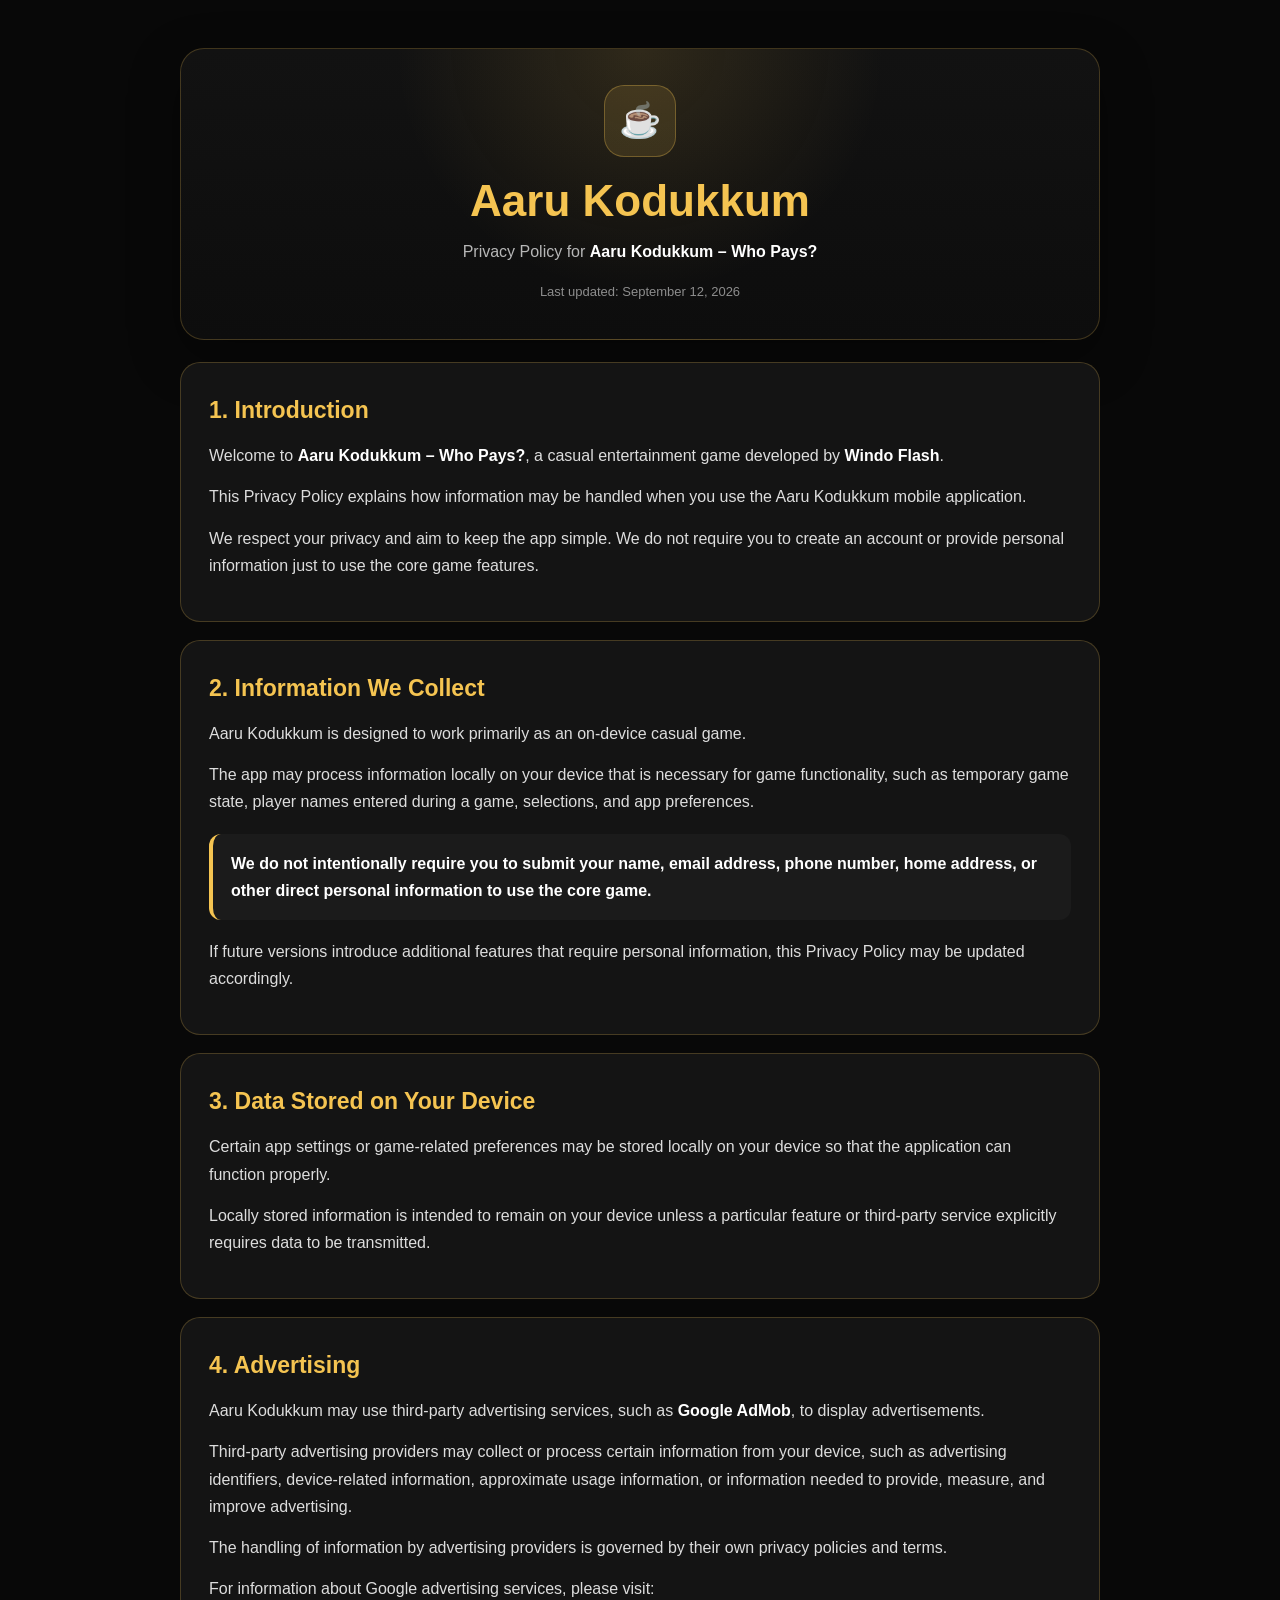
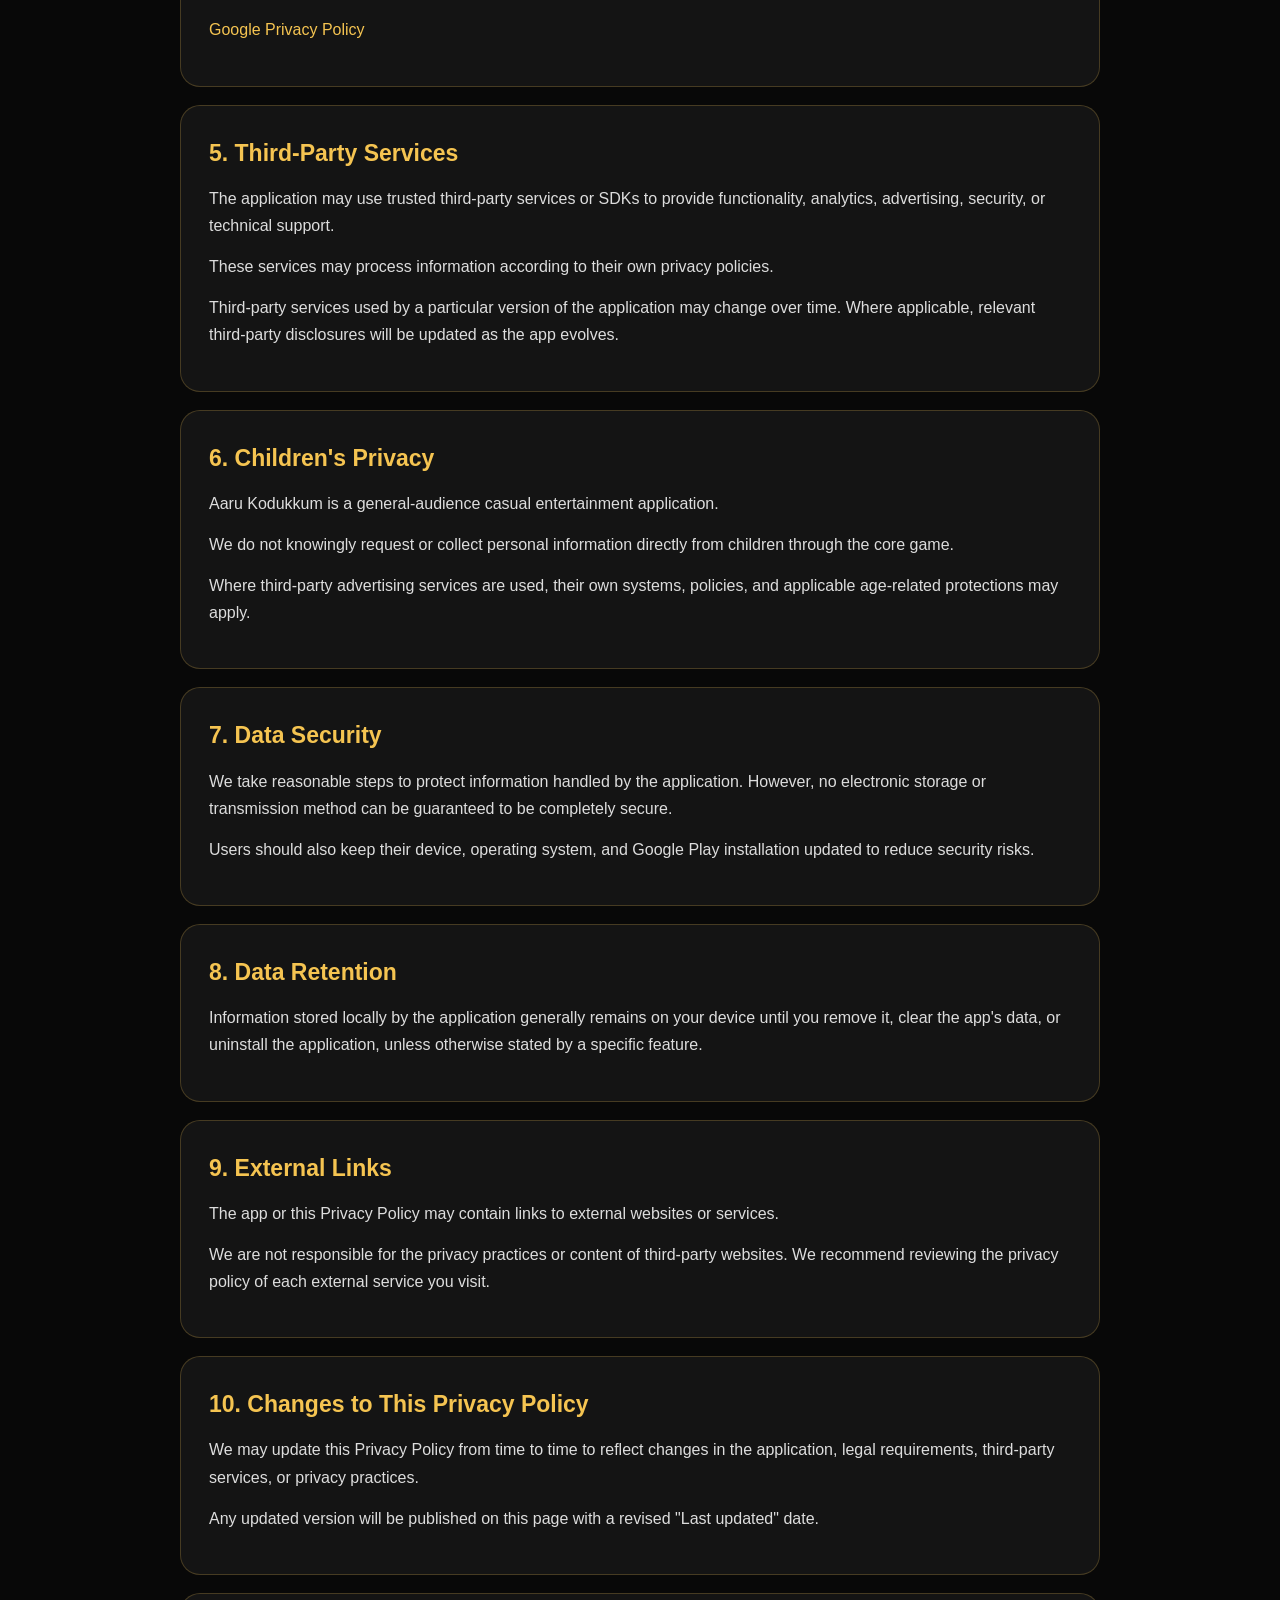
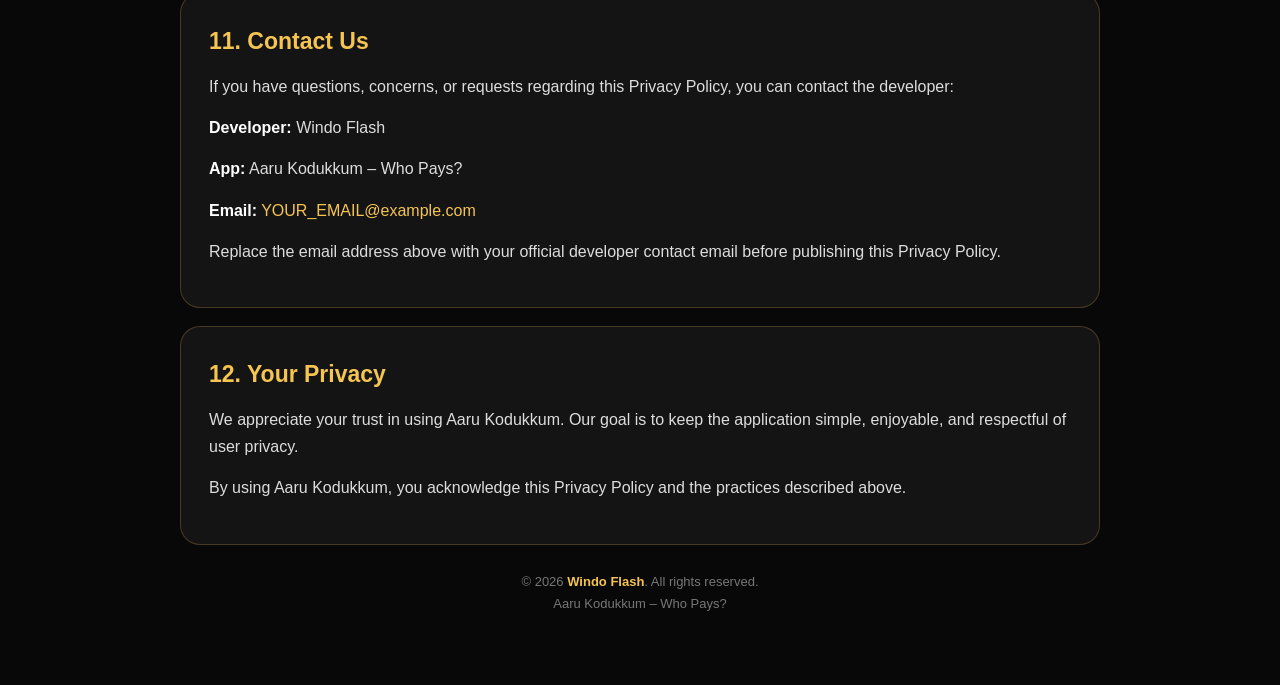
==== aaru-kodukkum-privacy.html @ 6a103d11 "Add privacy policy page for Aaru Kodukkum" ====
<!DOCTYPE html>
<html lang="en">
<head>
  <meta charset="UTF-8" />
  <meta name="viewport" content="width=device-width, initial-scale=1.0" />

  <title>Privacy Policy - Aaru Kodukkum</title>

  <meta
    name="description"
    content="Privacy Policy for Aaru Kodukkum – Who Pays?, developed by Windo Flash."
  />

  <style>
    :root {
      --background: #080808;
      --card: #141414;
      --card-light: #1b1b1b;
      --gold: #f5c451;
      --gold-dark: #c99b2e;
      --text: #f5f5f5;
      --muted: #b7b7b7;
      --border: rgba(245, 196, 81, 0.22);
      --link: #f5c451;
    }

    * {
      box-sizing: border-box;
    }

    html {
      scroll-behavior: smooth;
    }

    body {
      margin: 0;
      padding: 0;
      background: var(--background);
      color: var(--text);
      font-family:
        -apple-system,
        BlinkMacSystemFont,
        "Segoe UI",
        Roboto,
        Helvetica,
        Arial,
        sans-serif;
      line-height: 1.7;
    }

    .container {
      width: min(920px, calc(100% - 32px));
      margin: 0 auto;
      padding: 48px 0 70px;
    }

    .hero {
      background:
        radial-gradient(
          circle at top center,
          rgba(245, 196, 81, 0.13),
          transparent 45%
        ),
        linear-gradient(180deg, #121212 0%, #0d0d0d 100%);
      border: 1px solid var(--border);
      border-radius: 24px;
      padding: 36px 28px;
      text-align: center;
      margin-bottom: 22px;
      box-shadow: 0 18px 50px rgba(0, 0, 0, 0.35);
    }

    .logo {
      width: 72px;
      height: 72px;
      margin: 0 auto 18px;
      border-radius: 20px;
      display: flex;
      align-items: center;
      justify-content: center;
      background: rgba(245, 196, 81, 0.12);
      border: 1px solid rgba(245, 196, 81, 0.3);
      font-size: 34px;
    }

    h1 {
      margin: 0 0 10px;
      color: var(--gold);
      font-size: clamp(30px, 5vw, 44px);
      line-height: 1.2;
    }

    .subtitle {
      margin: 0 auto;
      color: var(--muted);
      max-width: 680px;
      font-size: 16px;
    }

    .updated {
      margin-top: 16px;
      color: #8d8d8d;
      font-size: 13px;
    }

    .card {
      background: var(--card);
      border: 1px solid var(--border);
      border-radius: 20px;
      padding: 28px;
      margin-top: 18px;
    }

    h2 {
      color: var(--gold);
      font-size: 23px;
      margin: 0 0 12px;
    }

    h3 {
      color: #ffffff;
      font-size: 17px;
      margin: 22px 0 8px;
    }

    p {
      margin: 0 0 14px;
      color: #dddddd;
    }

    ul {
      margin: 8px 0 16px 22px;
      padding: 0;
      color: #dddddd;
    }

    li {
      margin-bottom: 8px;
    }

    strong {
      color: #ffffff;
    }

    a {
      color: var(--link);
      text-decoration: none;
    }

    a:hover {
      text-decoration: underline;
    }

    .highlight {
      background: var(--card-light);
      border-left: 4px solid var(--gold);
      border-radius: 12px;
      padding: 16px 18px;
      margin: 18px 0;
    }

    .footer {
      text-align: center;
      padding-top: 26px;
      color: #777;
      font-size: 13px;
    }

    .footer strong {
      color: var(--gold);
    }

    @media (max-width: 640px) {
      .container {
        width: min(100% - 20px, 920px);
        padding-top: 24px;
      }

      .hero {
        padding: 28px 20px;
        border-radius: 20px;
      }

      .card {
        padding: 22px 18px;
        border-radius: 18px;
      }

      h2 {
        font-size: 21px;
      }
    }
  </style>
</head>

<body>

  <main class="container">

    <!-- Header -->
    <section class="hero">
      <div class="logo">☕</div>

      <h1>Aaru Kodukkum</h1>

      <p class="subtitle">
        Privacy Policy for <strong>Aaru Kodukkum – Who Pays?</strong>
      </p>

      <div class="updated">
        Last updated: September 12, 2026
      </div>
    </section>

    <!-- Introduction -->
    <section class="card">
      <h2>1. Introduction</h2>

      <p>
        Welcome to <strong>Aaru Kodukkum – Who Pays?</strong>, a casual
        entertainment game developed by <strong>Windo Flash</strong>.
      </p>

      <p>
        This Privacy Policy explains how information may be handled when you
        use the Aaru Kodukkum mobile application.
      </p>

      <p>
        We respect your privacy and aim to keep the app simple. We do not
        require you to create an account or provide personal information just
        to use the core game features.
      </p>
    </section>

    <!-- Information Collection -->
    <section class="card">
      <h2>2. Information We Collect</h2>

      <p>
        Aaru Kodukkum is designed to work primarily as an on-device casual
        game.
      </p>

      <p>
        The app may process information locally on your device that is
        necessary for game functionality, such as temporary game state,
        player names entered during a game, selections, and app preferences.
      </p>

      <div class="highlight">
        <strong>
          We do not intentionally require you to submit your name, email
          address, phone number, home address, or other direct personal
          information to use the core game.
        </strong>
      </div>

      <p>
        If future versions introduce additional features that require
        personal information, this Privacy Policy may be updated accordingly.
      </p>
    </section>

    <!-- Local Data -->
    <section class="card">
      <h2>3. Data Stored on Your Device</h2>

      <p>
        Certain app settings or game-related preferences may be stored
        locally on your device so that the application can function properly.
      </p>

      <p>
        Locally stored information is intended to remain on your device unless
        a particular feature or third-party service explicitly requires data
        to be transmitted.
      </p>
    </section>

    <!-- Advertising -->
    <section class="card">
      <h2>4. Advertising</h2>

      <p>
        Aaru Kodukkum may use third-party advertising services, such as
        <strong>Google AdMob</strong>, to display advertisements.
      </p>

      <p>
        Third-party advertising providers may collect or process certain
        information from your device, such as advertising identifiers,
        device-related information, approximate usage information, or
        information needed to provide, measure, and improve advertising.
      </p>

      <p>
        The handling of information by advertising providers is governed by
        their own privacy policies and terms.
      </p>

      <p>
        For information about Google advertising services, please visit:
      </p>

      <p>
        <a
          href="https://policies.google.com/privacy"
          target="_blank"
          rel="noopener noreferrer"
        >
          Google Privacy Policy
        </a>
      </p>
    </section>

    <!-- Third Party Services -->
    <section class="card">
      <h2>5. Third-Party Services</h2>

      <p>
        The application may use trusted third-party services or SDKs to
        provide functionality, analytics, advertising, security, or technical
        support.
      </p>

      <p>
        These services may process information according to their own privacy
        policies.
      </p>

      <p>
        Third-party services used by a particular version of the application
        may change over time. Where applicable, relevant third-party
        disclosures will be updated as the app evolves.
      </p>
    </section>

    <!-- Children's Privacy -->
    <section class="card">
      <h2>6. Children's Privacy</h2>

      <p>
        Aaru Kodukkum is a general-audience casual entertainment application.
      </p>

      <p>
        We do not knowingly request or collect personal information directly
        from children through the core game.
      </p>

      <p>
        Where third-party advertising services are used, their own systems,
        policies, and applicable age-related protections may apply.
      </p>
    </section>

    <!-- Security -->
    <section class="card">
      <h2>7. Data Security</h2>

      <p>
        We take reasonable steps to protect information handled by the
        application. However, no electronic storage or transmission method can
        be guaranteed to be completely secure.
      </p>

      <p>
        Users should also keep their device, operating system, and Google Play
        installation updated to reduce security risks.
      </p>
    </section>

    <!-- Data Retention -->
    <section class="card">
      <h2>8. Data Retention</h2>

      <p>
        Information stored locally by the application generally remains on
        your device until you remove it, clear the app's data, or uninstall
        the application, unless otherwise stated by a specific feature.
      </p>
    </section>

    <!-- External Links -->
    <section class="card">
      <h2>9. External Links</h2>

      <p>
        The app or this Privacy Policy may contain links to external websites
        or services.
      </p>

      <p>
        We are not responsible for the privacy practices or content of
        third-party websites. We recommend reviewing the privacy policy of
        each external service you visit.
      </p>
    </section>

    <!-- Changes -->
    <section class="card">
      <h2>10. Changes to This Privacy Policy</h2>

      <p>
        We may update this Privacy Policy from time to time to reflect changes
        in the application, legal requirements, third-party services, or
        privacy practices.
      </p>

      <p>
        Any updated version will be published on this page with a revised
        "Last updated" date.
      </p>
    </section>

    <!-- Contact -->
    <section class="card">
      <h2>11. Contact Us</h2>

      <p>
        If you have questions, concerns, or requests regarding this Privacy
        Policy, you can contact the developer:
      </p>

      <p>
        <strong>Developer:</strong> Windo Flash
      </p>

      <p>
        <strong>App:</strong> Aaru Kodukkum – Who Pays?
      </p>

      <p>
        <strong>Email:</strong>
        <a href="mailto:YOUR_EMAIL@example.com">
          YOUR_EMAIL@example.com
        </a>
      </p>

      <p>
        Replace the email address above with your official developer contact
        email before publishing this Privacy Policy.
      </p>
    </section>

    <!-- Final -->
    <section class="card">
      <h2>12. Your Privacy</h2>

      <p>
        We appreciate your trust in using Aaru Kodukkum. Our goal is to keep
        the application simple, enjoyable, and respectful of user privacy.
      </p>

      <p>
        By using Aaru Kodukkum, you acknowledge this Privacy Policy and the
        practices described above.
      </p>
    </section>

    <div class="footer">
      © 2026 <strong>Windo Flash</strong>. All rights reserved.
      <br />
      Aaru Kodukkum – Who Pays?
    </div>

  </main>

</body>
</html>
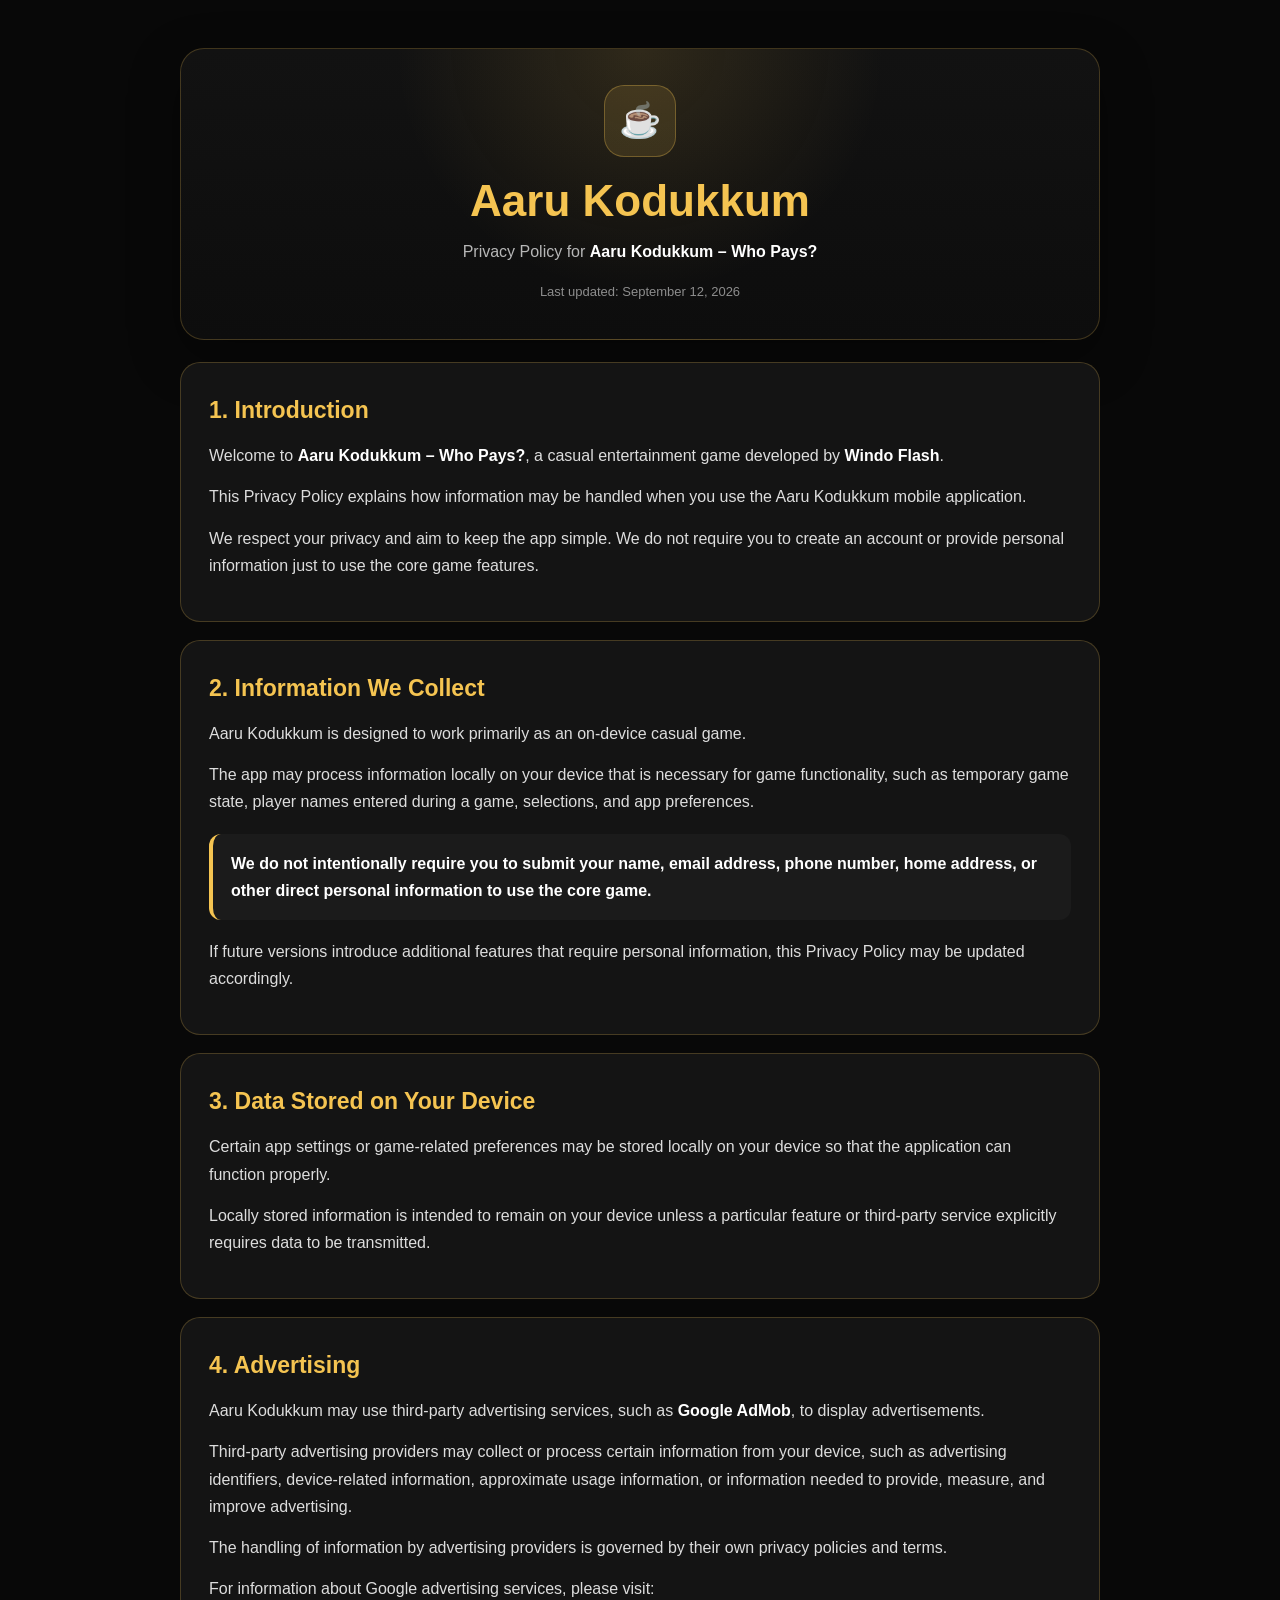
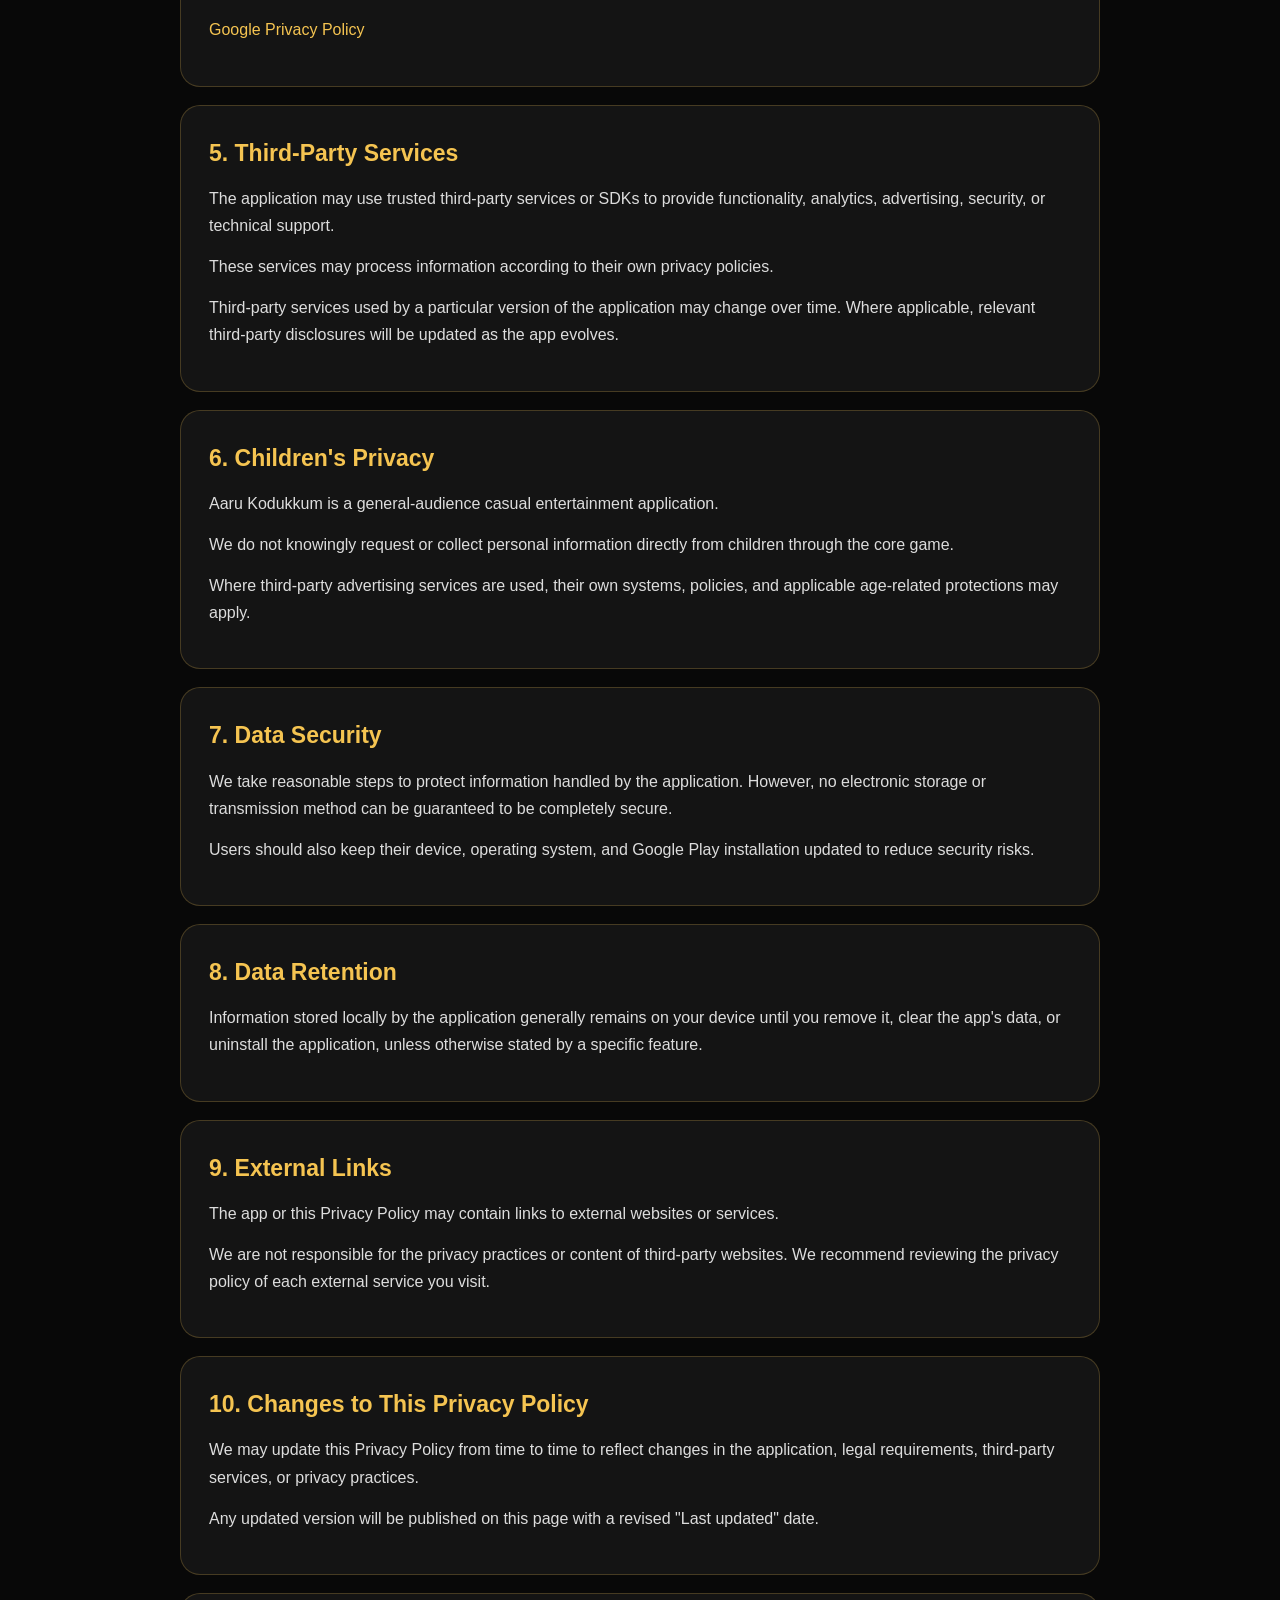
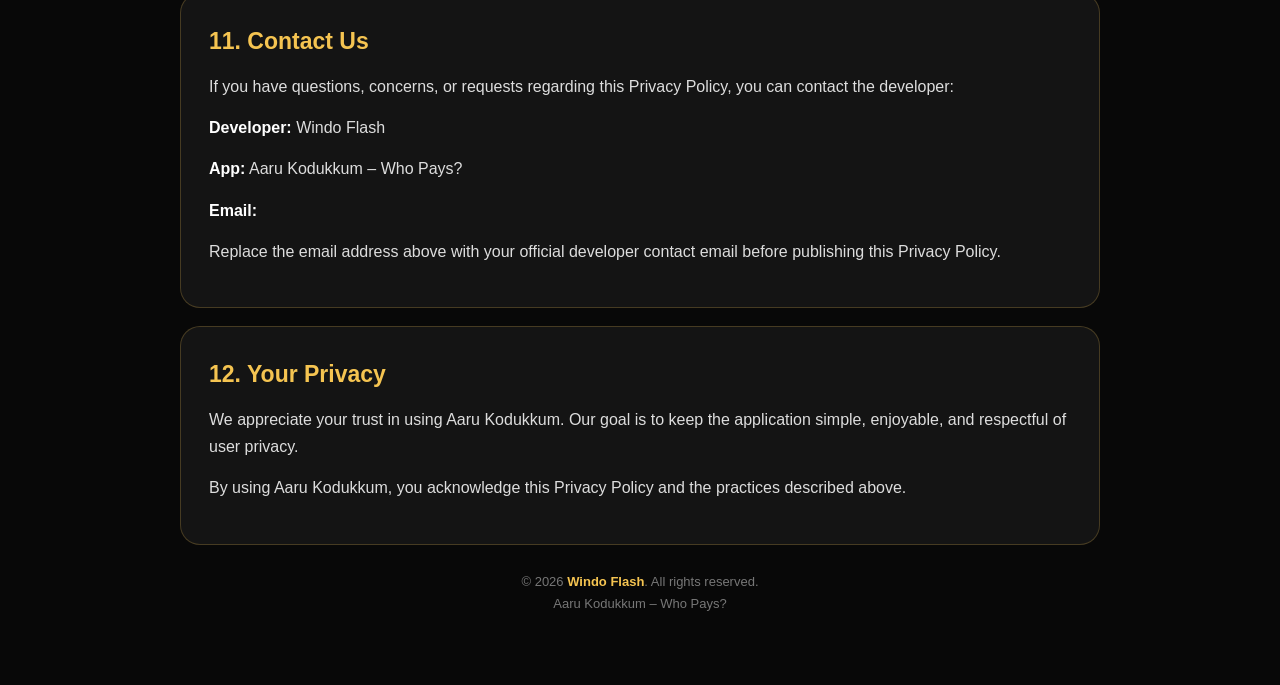
==== commit 344437d5: "Update email address in privacy HTML" ====
--- a/aaru-kodukkum-privacy.html
+++ b/aaru-kodukkum-privacy.html
@@ -433,8 +433,8 @@
 
       <p>
         <strong>Email:</strong>
-        <a href="mailto:YOUR_EMAIL@example.com">
-          YOUR_EMAIL@example.com
+        <a href="mailto:windoflash@gmail.com">
+        
         </a>
       </p>
 
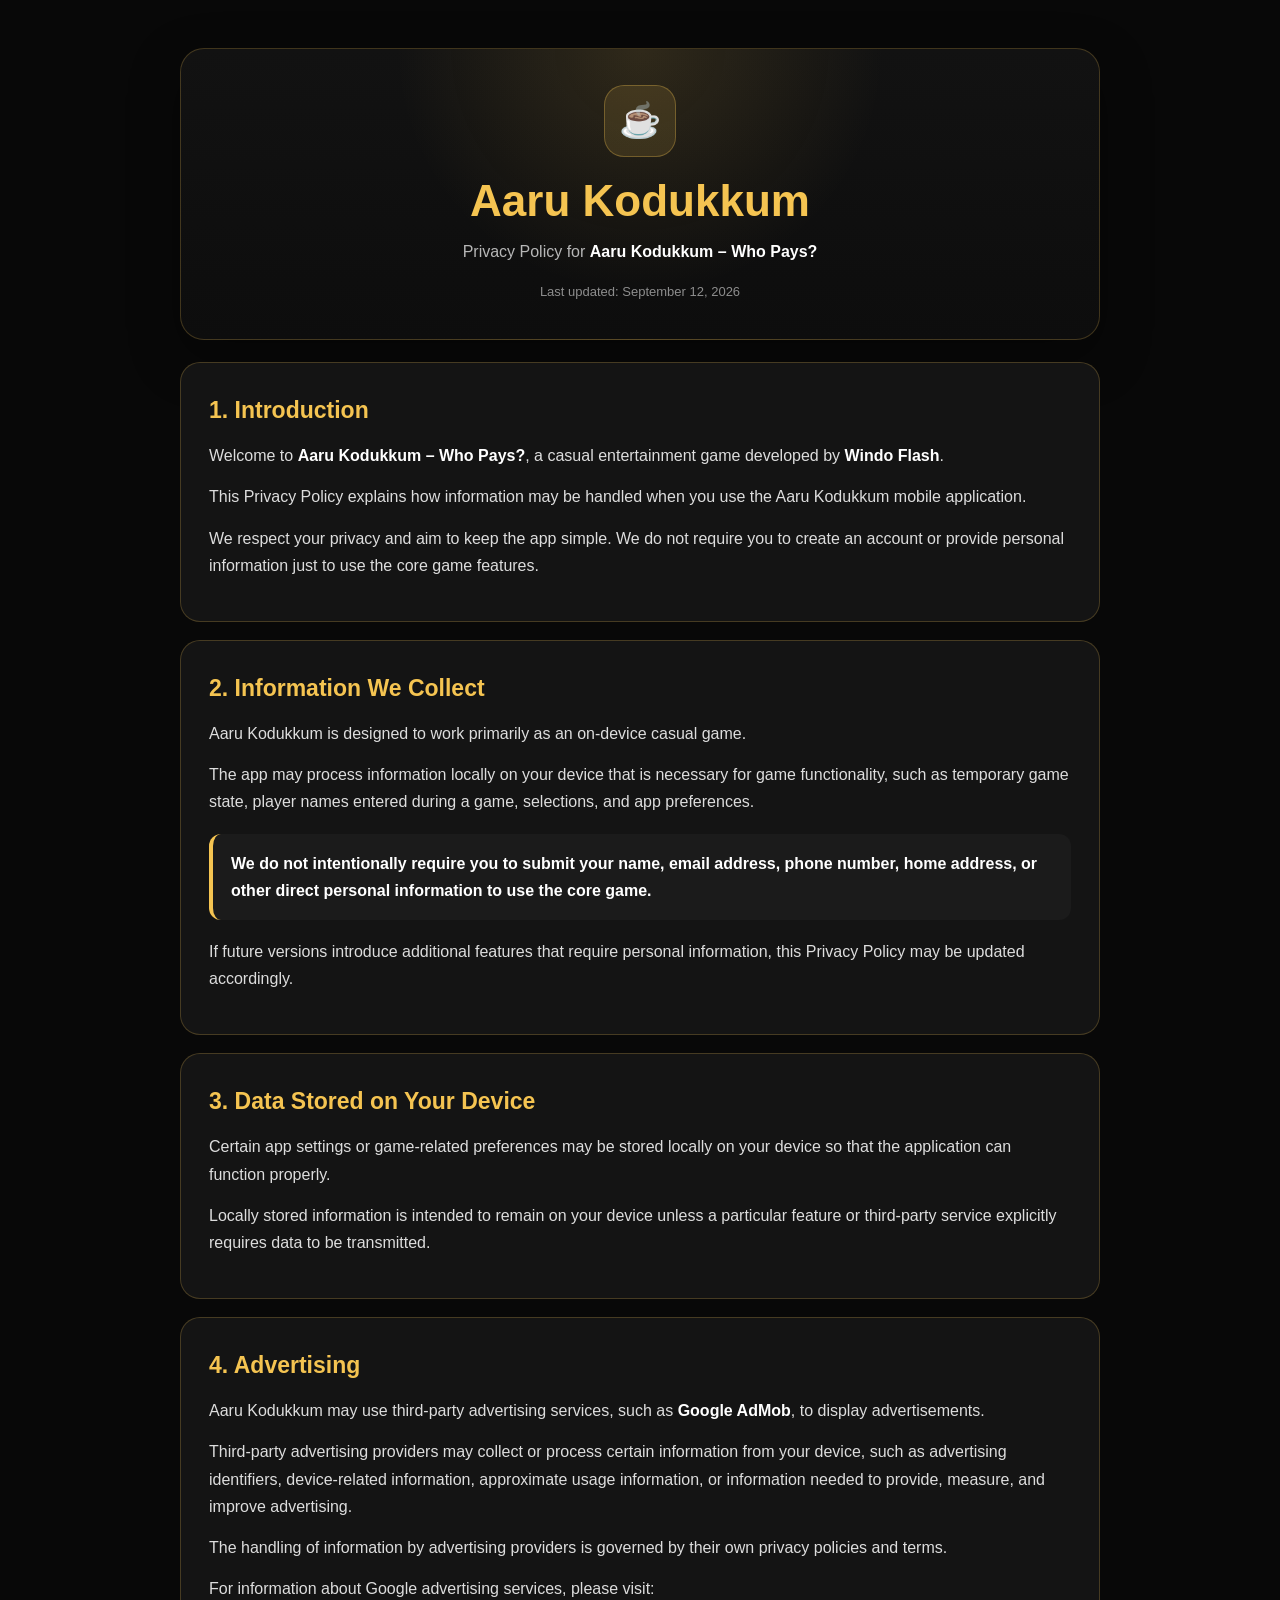
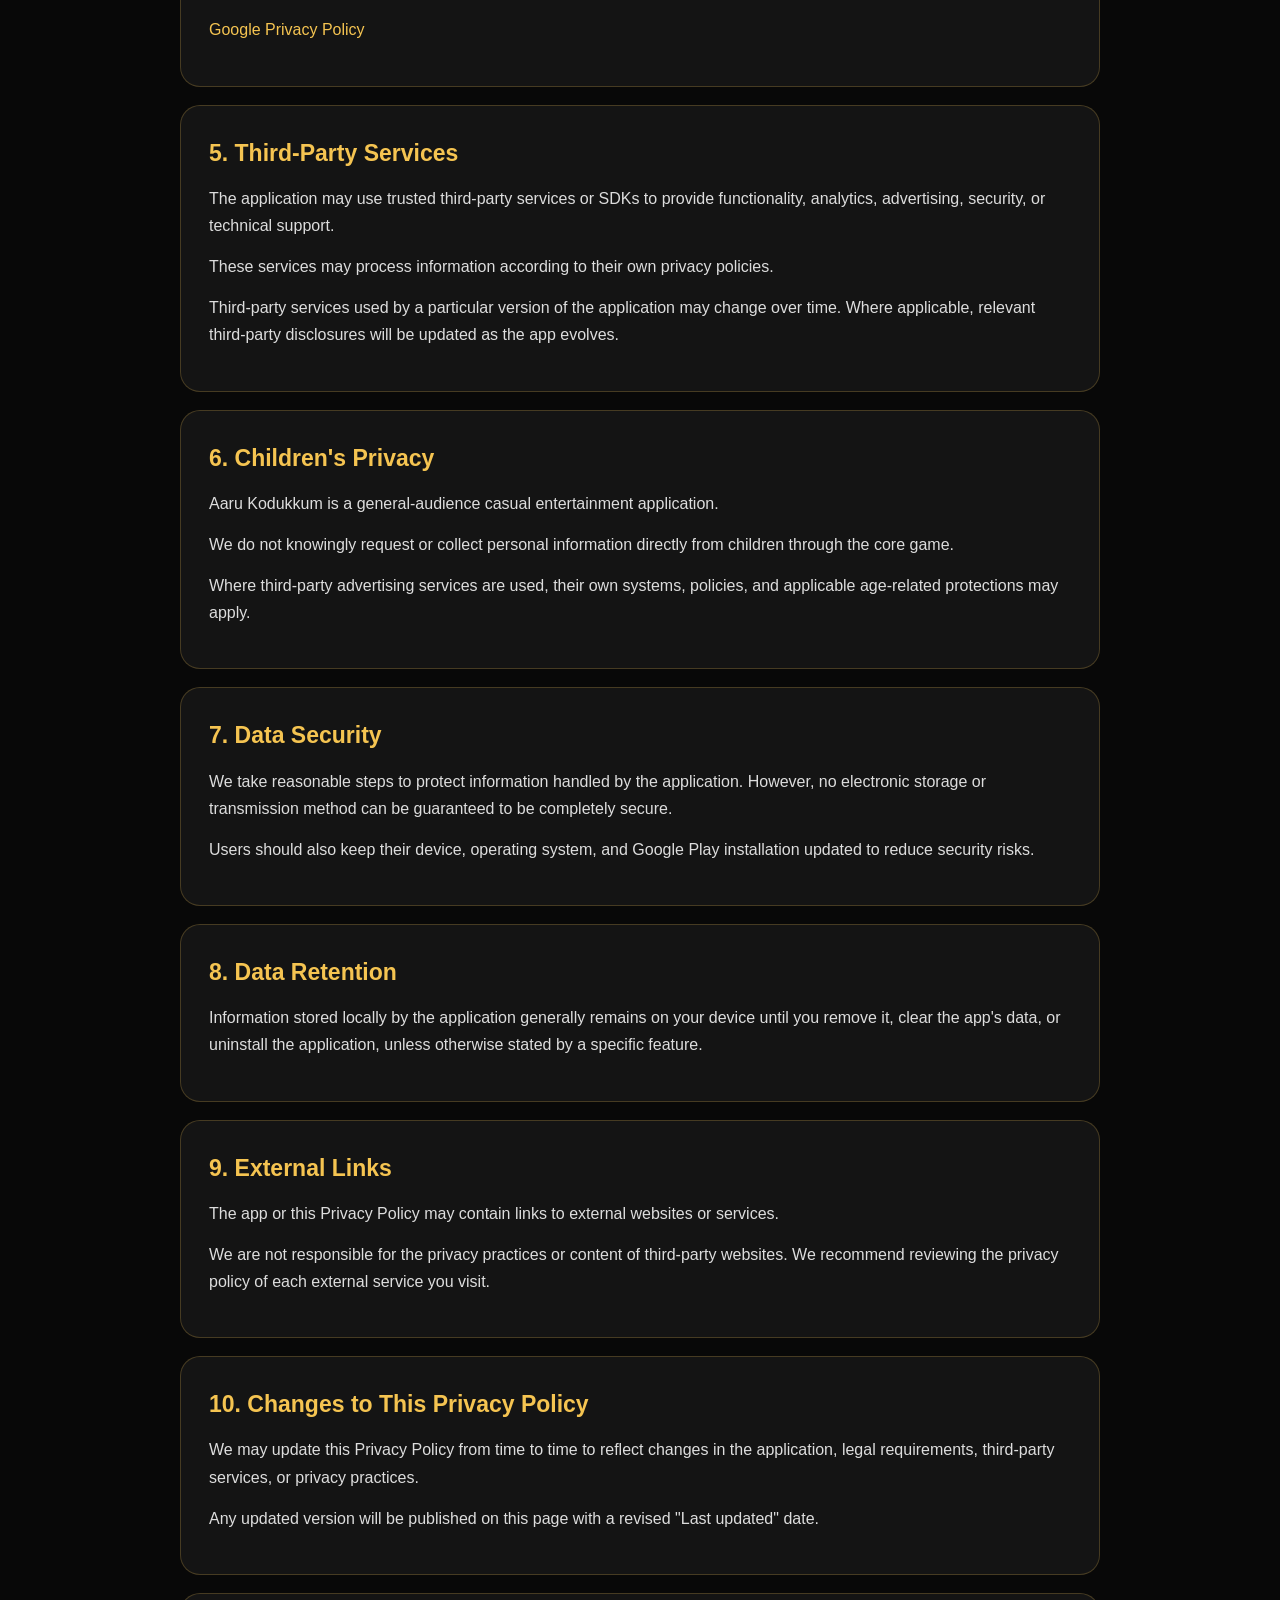
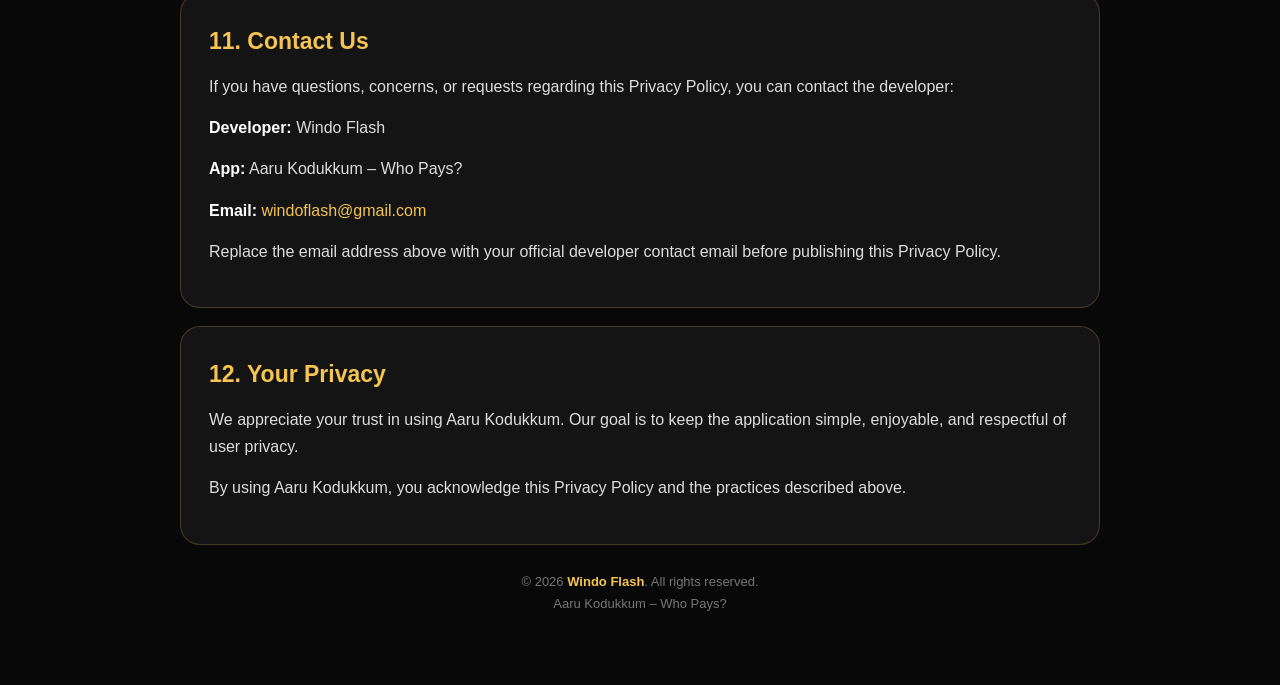
==== commit d64dfdbd: "Update aaru-kodukkum-privacy.html" ====
--- a/aaru-kodukkum-privacy.html
+++ b/aaru-kodukkum-privacy.html
@@ -433,8 +433,8 @@
 
       <p>
         <strong>Email:</strong>
-        <a href="mailto:windoflash@gmail.com">
-        
+        <a href="mailto:windoflash@gmail.com
+"> windoflash@gmail.com
         </a>
       </p>
 
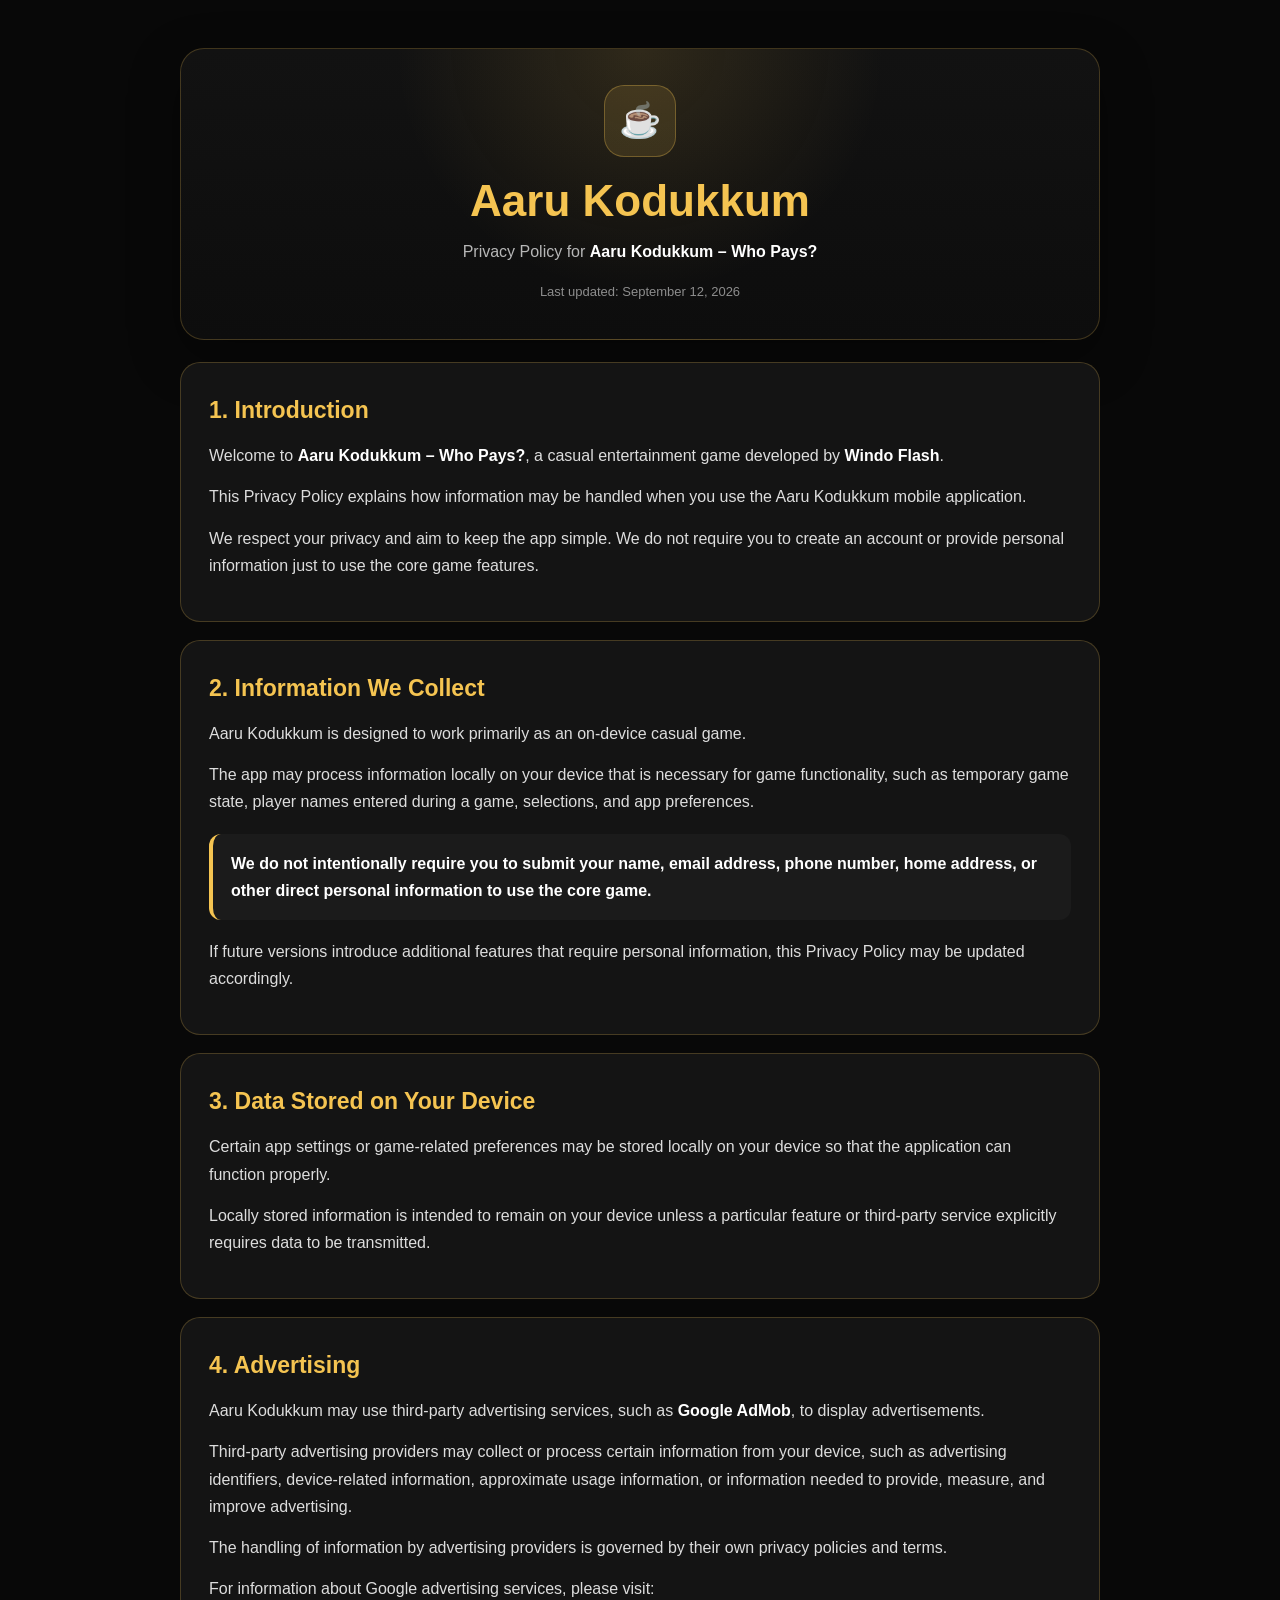
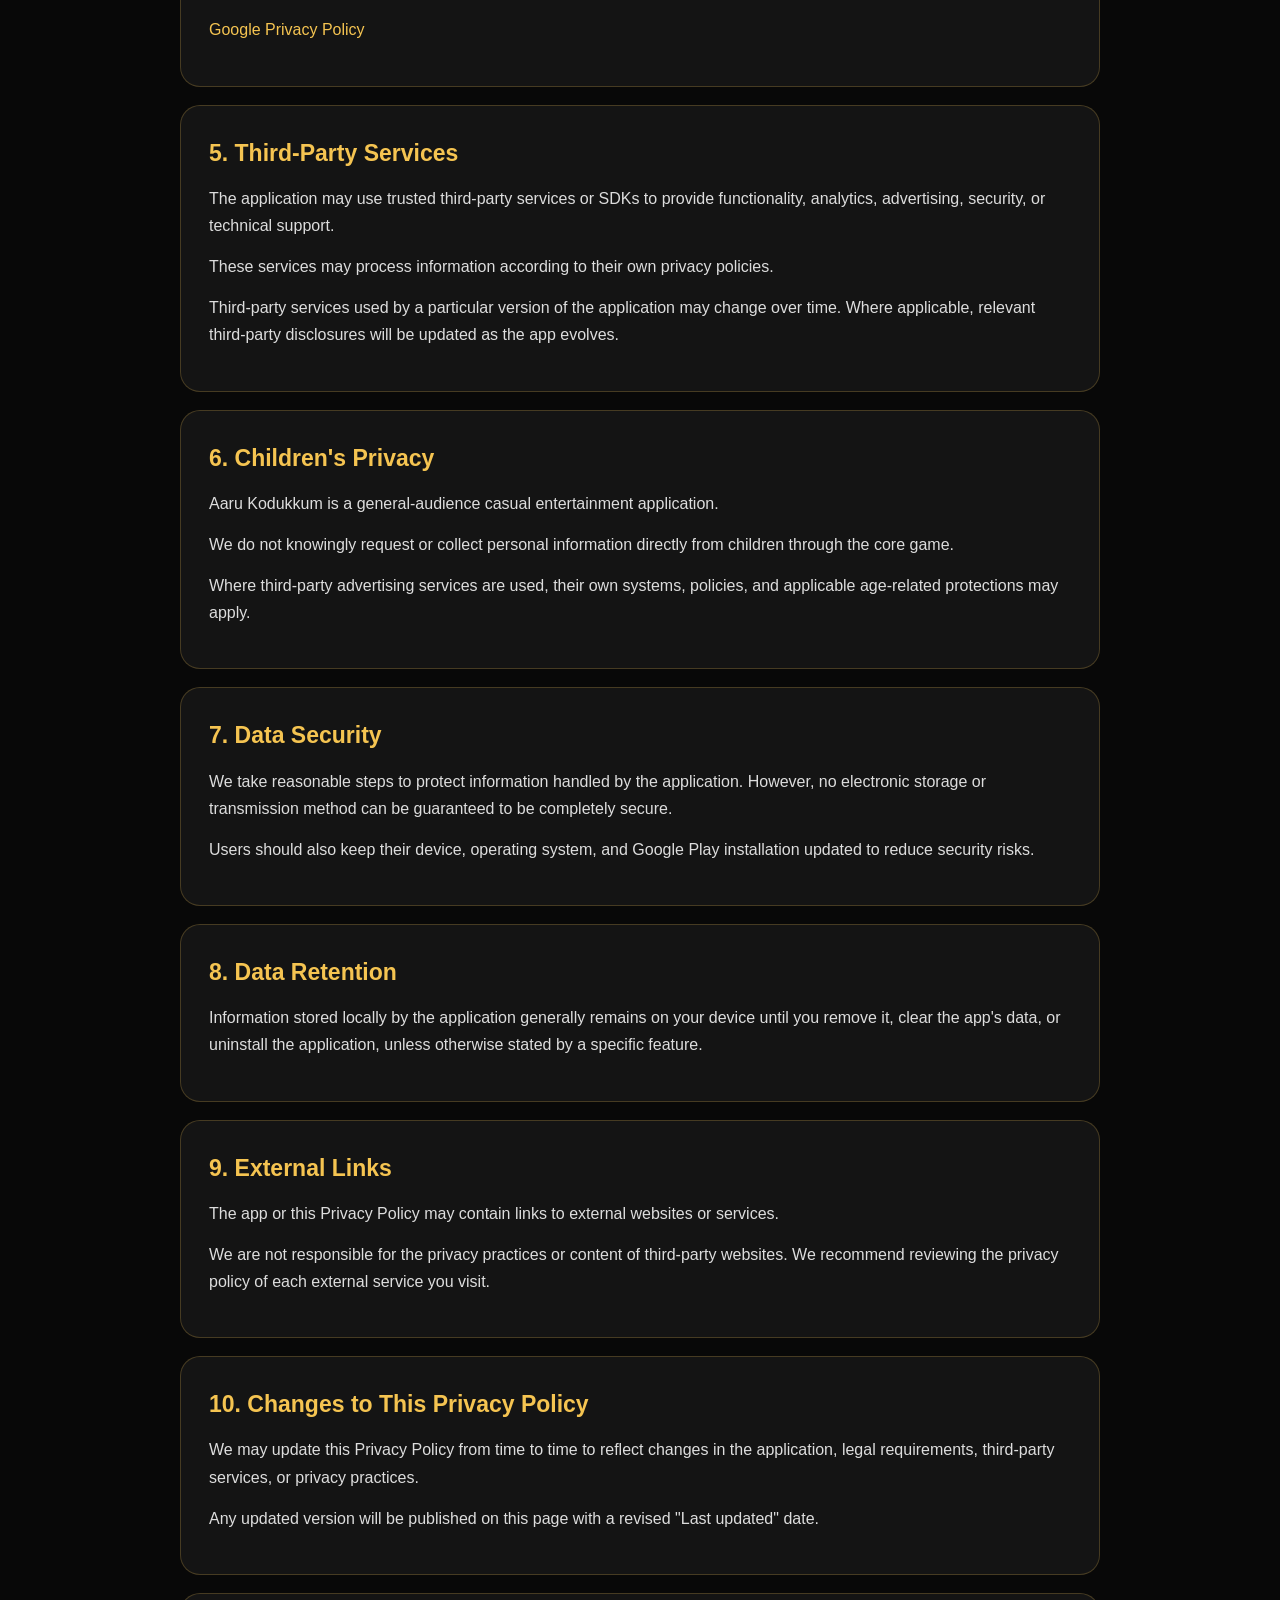
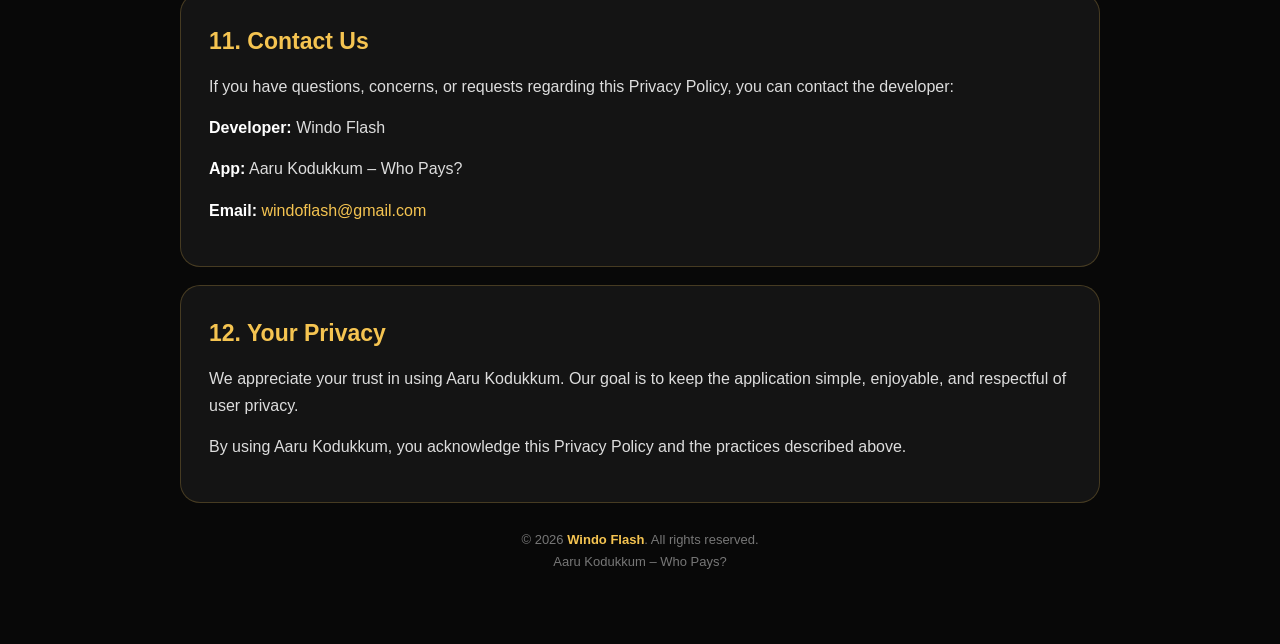
==== commit 5202436e: "Update aaru-kodukkum-privacy.html" ====
--- a/aaru-kodukkum-privacy.html
+++ b/aaru-kodukkum-privacy.html
@@ -439,9 +439,7 @@
       </p>
 
       <p>
-        Replace the email address above with your official developer contact
-        email before publishing this Privacy Policy.
-      </p>
+        
     </section>
 
     <!-- Final -->
